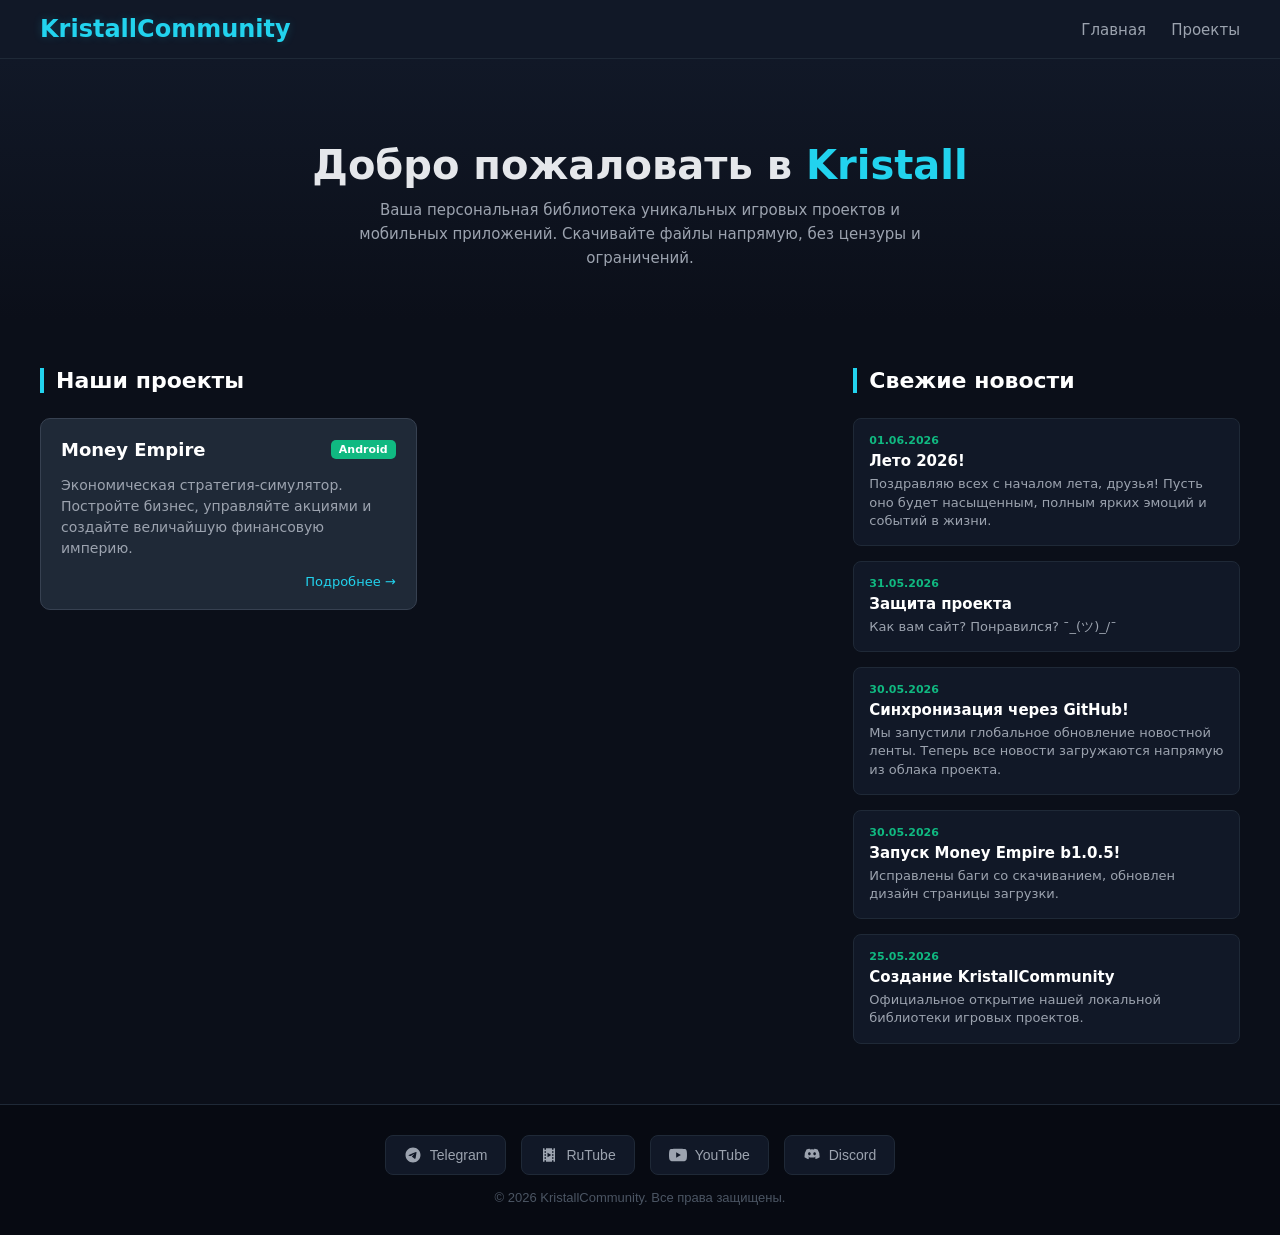
==== index.html @ 46703ad8 "Rename main.html to index.html" ====
<!DOCTYPE html>
<html lang="ru">
<head>
    <meta charset="UTF-8">
    <meta name="viewport" content="width=device-width, initial-scale=1.0">
    <title>KristallCommunity</title>
    <!-- Иконка сайта -->
    <link rel="icon" type="image/png" href="favicon.png" />
    <!-- Подключение стильного файла стилей -->
    <link rel="stylesheet" href="styles.css">
</head>
<body>

    <!-- НАВИГАЦИЯ (HEADER) -->
    <header>
        <div class="container header-wrapper">
            <!-- Ссылка на логотип теперь ведет на главную -->
            <a href="main.html" class="logo">KristallCommunity</a>

            <!-- Кнопка Бургера (3 полоски, видны только на мобилках) -->
            <button class="burger-menu" id="burger-btn" aria-label="Открыть меню">
                <span></span>
                <span></span>
                <span></span>
            </button>

            <!-- Меню сайта (на ПК — строка, на мобилках — выезжающая панель) -->
            <nav id="nav-menu">
                <!-- Блок будущего профиля (виден только на мобилках внутри меню) -->
                <div class="menu-profile">
                    <img src="https://flaticon.com" alt="User Avatar" class="menu-avatar">
                    <span class="menu-username">Гость</span>
                </div>
                <ul>
                    <li><a href="main.html">Главная</a></li>
                    <li><a href="projects.html">Проекты</a></li>
                </ul>
            </nav>
        </div>
    </header>



    <!-- ГЛАВНЫЙ БАННЕР -->
    <section class="hero">
        <div class="container">
            <h1>Добро пожаловать в <span>Kristall</span></h1>
            <p>Ваша персональная библиотека уникальных игровых проектов и мобильных приложений. Скачивайте файлы напрямую, без цензуры и ограничений.</p>
        </div>
    </section>

    <!-- ОСНОВНОЙ КОНТЕНТ (Игры + Новости) -->
    <div class="container main-layout">

        <!-- ЛЕВАЯ КОЛОНКА: ИГРЫ -->
        <main class="projects-section">
            <h2 class="section-title">Наши проекты</h2>
            <div class="grid">
                <!-- Карточка Money Empire -->
                <a href="money-empire.html" class="game-card">
                    <div class="card-header">
                        <h3>Money Empire</h3>
                        <span class="badge">Android</span>
                    </div>
                    <p class="card-desc">Экономическая стратегия-симулятор. Постройте бизнес, управляйте акциями и создайте величайшую финансовую империю.</p>
                    <div class="card-footer">Подробнее →</div>
                </a>

                <!-- Место для будущей Игры №2 -->
            </div>
        </main>

        <!-- ПРАВАЯ КОЛОНКА: ЛЕНТА НОВОСТЕЙ -->
        <aside class="news-section">
            <h2 class="section-title">Свежие новости</h2>
            <!-- Сюда JavaScript автоматически подставит данные из news.json -->
            <div id="news-container" class="news-container"></div>
        </aside>

    </div>

    <!-- ПОДВАЛ САЙТА (FOOTER) -->
    <footer>
        <div class="container footer-content" style="display: flex; flex-direction: column; align-items: center; gap: 15px; font-family: sans-serif;">

            <!-- Кнопки социальных сетей -->
            <div class="social-links" style="display: flex; flex-wrap: wrap; justify-content: center; gap: 15px;">

                <!-- Telegram -->
                <a href="https://t.me/kristall_official20" target="_blank" class="social-btn tg-btn" title="Наш Telegram">
                    <svg viewBox="0 0 24 24"><path d="M12 2C6.48 2 2 6.48 2 12s4.48 10 10 10 10-4.48 10-10S17.52 2 12 2zm4.64 6.8c-.15 1.58-.8 5.42-1.13 7.19-.14.75-.42 1-.68 1.03-.58.05-1.02-.38-1.58-.75-.88-.58-1.38-.94-2.23-1.5-.99-.65-.35-1.01.22-1.59.15-.15 2.71-2.48 2.76-2.69a.2.2 0 0 0-.05-.18c-.06-.05-.14-.03-.21-.02-.09.02-1.49.95-4.22 2.79-.4.27-.76.41-1.08.4-.36-.01-1.04-.2-1.55-.37-.63-.2-1.12-.31-1.08-.66.02-.18.27-.36.74-.55 2.92-1.27 4.86-2.11 5.83-2.51 2.78-1.16 3.35-1.36 3.73-1.36.08 0 .27.02.39.12.1.08.13.19.14.27-.01.06.01.24 0 .38z"/></svg>
                    Telegram
                </a>

                <!-- RuTube -->
                <a href="https://rutube.ru/channel/33194879" target="_blank" class="social-btn rt-btn" title="Канал RuTube">
                    <svg viewBox="0 0 24 24"><path d="M18 3v2h-2V3H8v2H6V3H4v18h2v-2h2v2h8v-2h2v2h2V3h-2zM8 17H6v-2h2v2zm0-4H6v-2h2v2zm0-4H6V7h2v2zm10 8h-2v-2h2v2zm0-4h-2v-2h2v2zm0-4h-2V7h2v2zM10 9l5 3-5 3V9z"/></svg>
                    RuTube
                </a>

                <!-- YouTube -->
                <a href="https://www.youtube.com/@kristall.officiallYT" target="_blank" class="social-btn yt-btn" title="Канал YouTube">
                    <svg viewBox="0 0 24 24"><path d="M23.498 6.186a3.016 3.016 0 0 0-2.122-2.136C19.505 3.545 12 3.545 12 3.545s-7.505 0-9.377.505A3.017 3.017 0 0 0 .502 6.186C0 8.07 0 12 0 12s0 3.88.502 5.764a3.016 3.016 0 0 0 2.122 2.136c1.871.505 9.376.505 9.376.505s7.505 0 9.377-.505a3.015 3.015 0 0 0 2.122-2.136C24 15.88 24 12 24 12s0-3.93-.502-5.814zM9.545 15.568V8.432L15.818 12l-6.273 3.568z"/></svg>
                    YouTube
                </a>

                <!-- Discord -->
                <a href="https://discord.com/invite/A8dKykQrBX" target="_blank" class="social-btn dc-btn" title="Наш сервер Discord">
                    <svg viewBox="0 0 24 24"><path d="M19.27 4.73a16.14 16.14 0 0 0-3.97-1.23.13.13 0 0 0-.14.07c-.17.31-.37.72-.5 1.03a14.9 14.9 0 0 0-5.32 0 9.77 9.77 0 0 0-.52-1.03.13.13 0 0 0-.14-.07 16.14 16.14 0 0 0-3.97 1.23.13.13 0 0 0-.06.05A16.18 16.18 0 0 0 1.95 14.9a.15.15 0 0 0 .06.1 16.42 16.42 0 0 0 4.96 2.5.14.14 0 0 0 .15-.05c.42-.58.8-1.2 1.12-1.86a.14.14 0 0 0-.07-.2 10.84 10.84 0 0 1-1.51-.72.15.15 0 0 1-.01-.24c.1-.07.2-.15.3-.23a.13.13 0 0 1 .14-.02c3.27 1.5 6.8 1.5 10.02 0a.13.13 0 0 1 .14.02c.1.08.2.16.3.23a.15.15 0 0 1-.01.24 9.8 9.8 0 0 1-1.51.71.14.14 0 0 0-.07.2c.33.66.7 1.28 1.12 1.86a.14.14 0 0 0 .15.05 16.34 16.34 0 0 0 4.97-2.5.15.15 0 0 0 .06-.1 16.18 16.18 0 0 0-2.77-10.12.12.12 0 0 0-.06-.05zM8.52 12.17c-.98 0-1.79-.9-1.79-2s.8-2 1.79-2 1.79.9 1.79 2-.8 2-1.79 2zm6.96 0c-.98 0-1.79-.9-1.79-2s.8-2 1.79-2 1.79.9 1.79 2-.8 2-1.79 2z"/></svg>
                    Discord
                </a>

            </div>

            <!-- Текст копирайта -->
            <p style="margin: 0; color: #4b5563; font-size: 13px; text-align: center;">&copy; 2026 KristallCommunity. Все права защищены.</p>
        </div>
    </footer>

    <!-- Подключаем скрипт автоматических новостей -->
    <script src="script.js"></script>
</body>
</html>
---- styles.css ----
/* Базовые сбросы */
body {
    background-color: #0b0f19;
    color: #e5e7eb;
    font-family: 'Segoe UI', system-ui, sans-serif;
    margin: 0;
    padding: 0;
}
.container {
    max-width: 1200px;
    margin: 0 auto;
    padding: 0 20px;
}

/* Шапка сайта */
header {
    background-color: #111827;
    border-bottom: 1px solid #1f2937;
    padding: 15px 0;
    position: sticky;
    top: 0;
    z-index: 100;
}
.header-wrapper {
    display: flex;
    justify-content: space-between;
    align-items: center;
}
.logo {
    font-size: 24px;
    font-weight: bold;
    color: #22d3ee;
    text-decoration: none;
    text-shadow: 0 0 10px rgba(34, 211, 238, 0.2);
}
nav ul {
    list-style: none;
    display: flex;
    gap: 25px;
    margin: 0;
    padding: 0;
}
nav a {
    color: #9ca3af;
    text-decoration: none;
    font-weight: 500;
    font-size: 15px;
    transition: color 0.3s;
}
nav a:hover, nav a.active {
    color: #10b981;
}

/* Кнопка бургера (скрыта на ПК) */
.burger-menu {
    display: none;
    flex-direction: column;
    justify-content: space-between;
    width: 24px;
    height: 18px;
    background: transparent;
    border: none;
    cursor: pointer;
    padding: 0;
    z-index: 110;
}
.burger-menu span {
    width: 100%;
    height: 2px;
    background-color: white;
    transition: all 0.3s ease;
}

/* Заготовка под аватар профиля в мобильном меню */
.menu-profile {
    display: none;
    align-items: center;
    gap: 12px;
    padding-bottom: 20px;
    border-bottom: 1px solid #1f2937;
    margin-bottom: 25px;
}
.menu-avatar {
    width: 45px;
    height: 45px;
    border-radius: 50%;
    border: 2px solid #22d3ee;
    object-fit: cover;
}
.menu-username {
    font-weight: bold;
    color: white;
    font-size: 16px;
}

/* =======================================================
   АДАПТИВНОСТЬ ДЛЯ СМАРТФОНОВ (Экраны меньше 768px)
   ======================================================= */
@media (max-width: 768px) {
    .burger-menu {
        display: flex; /* Показываем 3 полоски на смартфонах */
    }

    /* Превращаем навигацию в скрытую шторку справа */
    nav {
        position: fixed;
        top: 0;
        right: -100%; /* Полностью прячем за правый край экрана */
        width: 260px;
        height: 100%;
        background-color: #111827;
        border-left: 1px solid #1f2937;
        box-shadow: -10px 0 30px rgba(0, 0, 0, 0.5);
        padding: 80px 24px 24px 24px;
        box-sizing: border-box;
        transition: right 0.3s cubic-bezier(0.4, 0, 0.2, 1); /* Плавное выезжание */
        z-index: 105;
    }

    /* Класс, который JS добавит при клике на бургер */
    nav.open {
        right: 0; /* Меню выезжает на экран */
    }

    nav ul {
        flex-direction: column; /* Ссылки встают друг под друга */
        gap: 20px;
    }

    nav a {
        font-size: 18px; /* Увеличиваем ссылки, чтобы по ним было легко тапать пальцем */
        display: block;
    }

    .menu-profile {
        display: flex; /* Показываем аватарку только внутри шторки на мобилках */
    }

    /* Анимация бургера: превращаем 3 полоски в красивый крестик X */
    .burger-menu.open span:nth-child(1) {
        transform: rotate(45deg) translate(5px, 6px);
    }
    .burger-menu.open span:nth-child(2) {
        opacity: 0;
        transform: translateX(-10px);
    }
    .burger-menu.open span:nth-child(3) {
        transform: rotate(-45deg) translate(5px, -6px);
    }
}

/* Баннер приветствия */
.hero {
    text-align: center;
    padding: 50px 0;
    background: linear-gradient(180deg, #111827 0%, #0b0f19 100%);
}
.hero h1 {
    font-size: 40px;
    margin-bottom: 10px;
}
.hero h1 span { color: #22d3ee; }
.hero p {
    color: #9ca3af;
    max-width: 600px;
    margin: 0 auto;
    font-size: 15px;
    line-height: 1.6;
}

/* Двухколоночный макет (Игры слева, Новости справа) */
.main-layout {
    display: flex;
    gap: 40px;
    margin-top: 30px;
    margin-bottom: 60px;
}
.projects-section { flex: 2; }
.news-section { flex: 1; min-width: 300px; }

.section-title {
    font-size: 22px;
    color: white;
    border-left: 4px solid #22d3ee;
    padding-left: 12px;
    margin-bottom: 25px;
}

/* Мощные карточки игр */
.grid {
    display: grid;
    grid-template-columns: repeat(auto-fill, minmax(280px, 1fr));
    gap: 20px;
}
.game-card {
    background-color: #1f2937;
    border: 1px solid #374151;
    border-radius: 10px;
    padding: 20px;
    text-decoration: none;
    color: inherit;
    display: flex;
    flex-direction: column;
    justify-content: space-between;
    transition: all 0.3s ease;
}
.game-card:hover {
    transform: translateY(-4px);
    border-color: #10b981;
    box-shadow: 0 8px 25px rgba(16, 185, 129, 0.15);
}
.card-header {
    display: flex;
    justify-content: space-between;
    align-items: center;
}
.card-header h3 { margin: 0; color: white; font-size: 18px; }
.badge {
    background-color: #10b981;
    color: white;
    padding: 3px 8px;
    border-radius: 5px;
    font-size: 11px;
    font-weight: bold;
}
.card-desc { color: #9ca3af; font-size: 14px; line-height: 1.5; margin: 15px 0; }
.card-footer { color: #22d3ee; font-size: 13px; text-align: right; font-weight: 500; }

/* Дизайн блока новостей */
.news-container {
    display: flex;
    flex-direction: column;
    gap: 15px;
}
.news-item {
    background-color: #111827;
    border: 1px solid #1f2937;
    border-radius: 8px;
    padding: 15px;
    animation: slideIn 0.3s ease;
}
.news-date { font-size: 11px; color: #10b981; font-weight: bold; }
.news-title { font-size: 15px; color: white; margin: 5px 0; font-weight: 600; }
.news-text { font-size: 13px; color: #9ca3af; margin: 0; line-height: 1.4; }

@keyframes slideIn {
    from { opacity: 0; transform: translateY(-10px); }
    to { opacity: 1; transform: translateY(0); }
}

/* Подвал */
footer {
    background-color: #070a12;
    border-top: 1px solid #1f2937;
    padding: 20px 0;
    text-align: center;
    color: #4b5563;
    font-size: 13px;
}

/* Адаптивность для телефонов */
@media (max-width: 768px) {
    .main-layout { flex-direction: column; }
    .hero h1 { font-size: 30px; }
}

/* Кнопка бургера */
.burger-menu {
    display: none;
    flex-direction: column;
    justify-content: space-between;
    width: 24px;
    height: 18px;
    background: transparent;
    border: none;
    cursor: pointer;
    padding: 0;
    z-index: 100;
}
.burger-menu span {
    width: 100%;
    height: 2px;
    background-color: white;
    transition: all 0.3s ease;
}

/* Блок профиля в меню (скрыт на ПК) */
.menu-profile {
    display: none;
    align-items: center;
    gap: 12px;
    padding-bottom: 20px;
    border-bottom: 1px solid #1f2937;
    margin-bottom: 20px;
}
.menu-avatar {
    width: 40px;
    height: 40px;
    border-radius: 50%;
    border: 2px solid #22d3ee;
    object-fit: cover;
}
.menu-username {
    font-weight: bold;
    color: white;
}

/* Адаптивность для мобильных устройств */
@media (max-width: 768px) {
    .burger-menu {
        display: flex; /* Показываем полоски на телефонах */
    }

    nav {
        position: fixed;
        top: 0;
        right: -100%; /* Прячем меню за правый экран */
        width: 250px;
        height: 100%;
        background-color: #111827;
        box-shadow: -5px 0 15px rgba(0,0,0,0.5);
        padding: 80px 20px 20px 20px;
        box-sizing: border-box;
        transition: right 0.3s ease;
        z-index: 99;
    }

    nav.open {
        right: 0; /* Выезжает при добавлении класса .open */
    }

    nav ul {
        flex-direction: column; /* Ссылки встают в столбик */
        gap: 20px;
    }

    .menu-profile {
        display: flex; /* Показываем аватарку в меню на мобилках */
    }
}
/* Стили для строки поиска при фокусе */
#search-input:focus {
    border-color: #22d3ee !important;
    box-shadow: 0 0 10px rgba(34, 211, 238, 0.2);
}

/* Красивые неоновые кнопки фильтров */
.filter-btn {
    background-color: #111827;
    border: 1px solid #374151;
    color: #9ca3af;
    padding: 8px 16px;
    border-radius: 6px;
    font-size: 14px;
    font-weight: 500;
    cursor: pointer;
    transition: all 0.2s ease;
}
.filter-btn:hover {
    color: white;
    border-color: #9ca3af;
}
.filter-btn.active {
    background-color: #1f2937;
    color: #22d3ee;
    border-color: #22d3ee;
    box-shadow: 0 0 12px rgba(34, 211, 238, 0.15);
}

/* СТИЛИ ДЛЯ КНОПОК СОЦ. СЕТЕЙ В ПОДВАЛЕ */
footer {
    background-color: #070a12;
    border-top: 1px solid #1f2937;
    padding: 30px 0;
}

.social-links {
    width: 100%;
    max-width: 800px;
}

.social-btn {
    display: inline-flex;
    align-items: center;
    gap: 8px;
    padding: 10px 18px;
    border-radius: 8px;
    font-size: 14px;
    font-weight: 500;
    text-decoration: none;
    color: #9ca3af;
    border: 1px solid #1f2937;
    background-color: #111827;
    transition: all 0.3s ease;
}

.social-btn svg {
    width: 18px;
    height: 18px;
    fill: currentColor;
    transition: transform 0.3s ease;
}

.social-btn:hover svg {
    transform: scale(1.1);
}

/* Эффекты наведения */
.social-btn.tg-btn:hover {
    color: #fff;
    border-color: #38bdf8;
    background-color: #0284c7;
    box-shadow: 0 0 15px rgba(56, 189, 248, 0.4);
}

/* Тёмно-синий неоновый цвет для RuTube */
.social-btn.rt-btn:hover {
    color: #fff;
    border-color: #2563eb;
    background-color: #1d4ed8;
    box-shadow: 0 0 15px rgba(37, 99, 235, 0.5);
}

.social-btn.yt-btn:hover {
    color: #fff;
    border-color: #f87171;
    background-color: #dc2626;
    box-shadow: 0 0 15px rgba(248, 113, 113, 0.4);
}

/* ДОБАВЛЕНО: Фирменный геймерский цвет Blurple для Discord */
.social-btn.dc-btn:hover {
    color: #fff;
    border-color: #818cf8;
    background-color: #5865f2;
    box-shadow: 0 0 15px rgba(88, 101, 242, 0.5);
}

@media (max-width: 480px) {
    .social-btn {
        width: 100%;
        justify-content: center;
    }
}
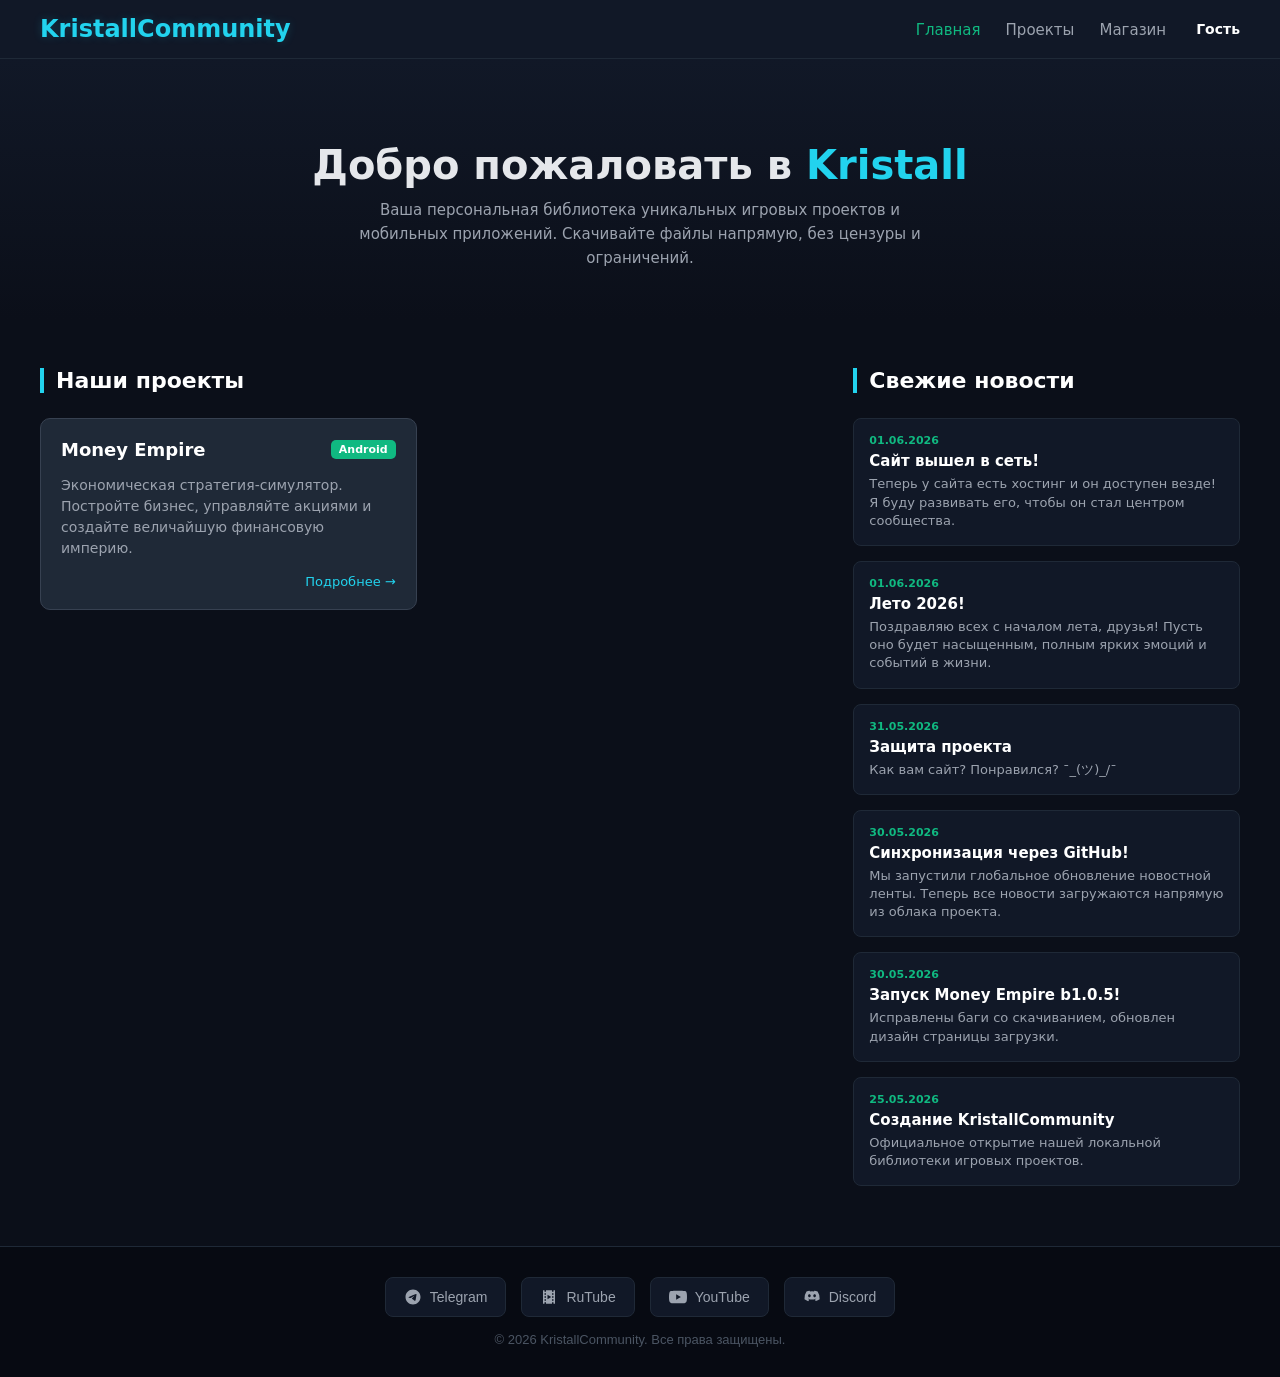
==== commit 7caab8b3: "Update index.html" ====
--- a/index.html
+++ b/index.html
@@ -11,35 +11,45 @@
 </head>
 <body>
 
-    <!-- НАВИГАЦИЯ (HEADER) -->
+    <!-- НАВИГАЦИЯ (HEADER) — ИСПРАВЛЕННЫЙ ИДЕАЛЬНЫЙ ВАРИАНТ -->
     <header>
-        <div class="container header-wrapper">
-            <!-- Ссылка на логотип теперь ведет на главную -->
-            <a href="main.html" class="logo">KristallCommunity</a>
+        <div class="container header-wrapper" style="display: flex; justify-content: space-between; align-items: center; position: relative;">
+            
+            <!-- Левая часть: Логотип -->
+            <a href="index.html" class="logo">KristallCommunity</a>
+            
+            <!-- Правая часть: Меню и Аватарки -->
+            <div style="display: flex; align-items: center; gap: 20px;">
+                
+                <!-- Меню навигации -->
+                <nav id="nav-menu">
+                    <!-- Профиль для ТЕЛЕФОНОВ (виден только внутри шторки бургера) -->
+                    <div class="menu-profile mobile-profile-block" style="display: none; align-items: center; gap: 10px; padding-bottom: 20px; border-bottom: 1px solid #1f2937; margin-bottom: 20px; cursor: pointer;">
+                        <span id="header-avatar-img-mobile"></span>
+                        <span class="menu-username" id="header-username-mobile">Гость</span>
+                    </div>
+                    <ul>
+                        <li><a href="index.html" class="active">Главная</a></li>
+                        <li><a href="projects.html">Проекты</a></li>
+                        <li><a href="marketplace.html">Магазин</a></li>
+                    </ul>
+                </nav>
 
-            <!-- Кнопка Бургера (3 полоски, видны только на мобилках) -->
-            <button class="burger-menu" id="burger-btn" aria-label="Открыть меню">
-                <span></span>
-                <span></span>
-                <span></span>
-            </button>
+                <!-- ПРОФИЛЬ ДЛЯ ПК (Красиво стоит справа от меню на больших экранах) -->
+                <div class="pc-profile-block" id="user-profile-block" style="display: flex; align-items: center; gap: 10px; cursor: pointer;">
+                    <span id="header-avatar-img-pc"></span>
+                    <span class="menu-username" id="header-username" style="color: white; font-weight: bold; font-size: 14px;">Гость</span>
+                </div>
 
-            <!-- Меню сайта (на ПК — строка, на мобилках — выезжающая панель) -->
-            <nav id="nav-menu">
-                <!-- Блок будущего профиля (виден только на мобилках внутри меню) -->
-                <div class="menu-profile">
-                    <img src="https://flaticon.com" alt="User Avatar" class="menu-avatar">
-                    <span class="menu-username">Гость</span>
-                </div>
-                <ul>
-                    <li><a href="main.html">Главная</a></li>
-                    <li><a href="projects.html">Проекты</a></li>
-                </ul>
-            </nav>
+                <!-- Кнопка Бургера (3 полоски для мобилок) -->
+                <button class="burger-menu" id="burger-btn" aria-label="Открыть меню">
+                    <span></span>
+                    <span></span>
+                    <span></span>
+                </button>
+            </div>
         </div>
     </header>
-
-
 
     <!-- ГЛАВНЫЙ БАННЕР -->
     <section class="hero">
@@ -116,6 +126,35 @@
             <p style="margin: 0; color: #4b5563; font-size: 13px; text-align: center;">&copy; 2026 KristallCommunity. Все права защищены.</p>
         </div>
     </footer>
+    
+    <!-- МОДАЛЬНОЕ ОКНО: АВТОРИЗАЦИЯ И РЕГИСТРАЦИЯ -->
+<div id="auth-modal" class="modal-overlay" style="display: none;">
+    <div class="modal-content">
+        <!-- Кнопка закрытия окна -->
+        <button id="close-auth-btn" class="modal-close">&times;</button>
+        
+        <!-- ВКЛАДКИ: ВХОД / РЕГИСТРАЦИЯ -->
+        <div class="modal-tabs">
+            <button id="tab-login-btn" class="tab-btn active">Вход</button>
+            <button id="tab-register-btn" class="tab-btn">Регистрация</button>
+        </div>
+
+        <!-- ФОРМА ВХОДА -->
+        <form id="login-form" class="auth-form">
+            <input type="email" id="login-email" placeholder="Электронная почта" required>
+            <input type="password" id="login-password" placeholder="Пароль" required>
+            <button type="submit" class="auth-submit-btn">Войти в Kristall ID</button>
+        </form>
+
+        <!-- ФОРМА РЕГИСТРАЦИИ (Скрыта по умолчанию) -->
+        <form id="register-form" class="auth-form" style="display: none;">
+            <input type="text" id="register-username" placeholder="Имя аккаунта (до 30 симв.)" maxlength="30" required>
+            <input type="email" id="register-email" placeholder="Электронная почта" required>
+            <input type="password" id="register-password" placeholder="Придумайте пароль" minlength="6" required>
+            <button type="submit" class="auth-submit-btn">Создать Kristall ID</button>
+        </form>
+    </div>
+</div>
 
     <!-- Подключаем скрипт автоматических новостей -->
     <script src="script.js"></script>
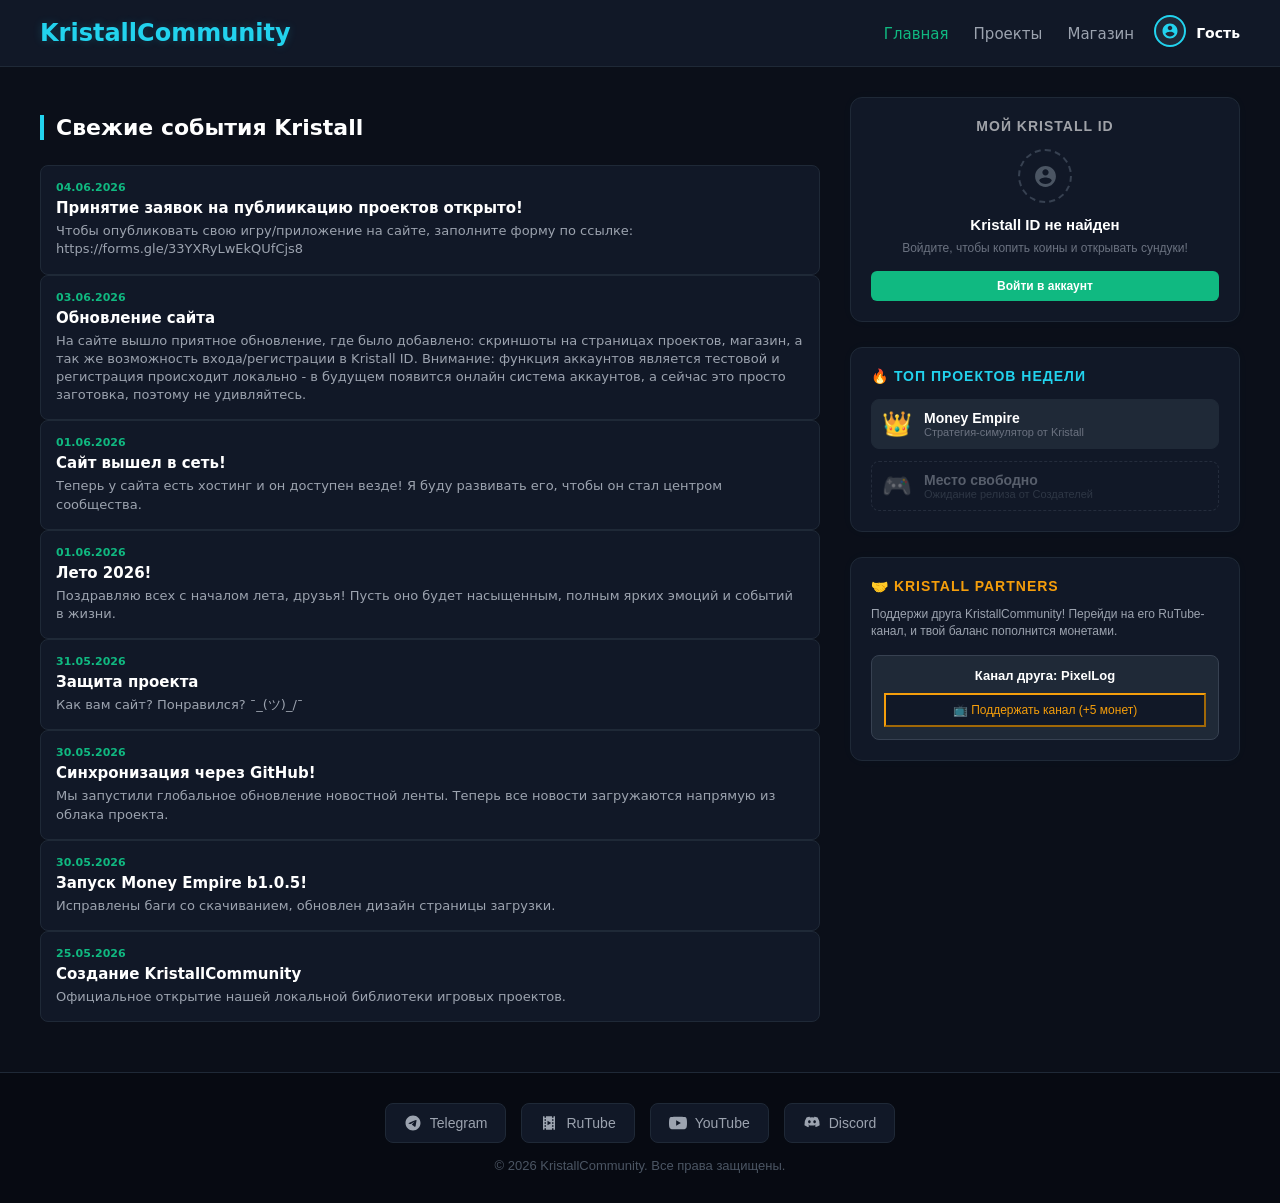
==== commit 2b0ca007: "Update index.html" ====
--- a/index.html
+++ b/index.html
@@ -51,43 +51,66 @@
         </div>
     </header>
 
-    <!-- ГЛАВНЫЙ БАННЕР -->
-    <section class="hero">
-        <div class="container">
-            <h1>Добро пожаловать в <span>Kristall</span></h1>
-            <p>Ваша персональная библиотека уникальных игровых проектов и мобильных приложений. Скачивайте файлы напрямую, без цензуры и ограничений.</p>
+    <!-- ГЛАВНЫЙ КОНТЕНТ (ДВУХКОЛОНОЧНЫЙ ХАБ) -->
+    <main class="container" style="margin-top: 30px; margin-bottom: 50px;">
+        <div style="display: flex; gap: 30px; flex-wrap: wrap;">
+            
+            <!-- ЛЕВАЯ КОЛОНКА: ЛЕНТА НОВОСТЕЙ (Занимает больше места) -->
+            <div style="flex: 2; min-width: 300px;">
+                <h2 class="section-title">Свежие события Kristall</h2>
+                <div id="news-container" class="news-list">
+                    <!-- Сюда JS подгрузит новости из news.json -->
+                </div>
+            </div>
+
+            <!-- ПРАВАЯ КОЛОНКА: ИНТЕРАКТИВНЫЙ САЙДБАР -->
+            <div style="flex: 1; min-width: 280px; display: flex; flex-direction: column; gap: 25px; font-family: sans-serif;">
+                
+                <!-- БЛОК 1: МИНИ-ПРОФИЛЬ KRISTALL ID -->
+                <div style="background-color: #111827; border: 1px solid #1f2937; border-radius: 12px; padding: 20px; text-align: center; box-shadow: 0 0 15px rgba(34, 211, 238, 0.02);">
+                    <h3 style="color: white; font-size: 14px; margin: 0 0 15px 0; text-transform: uppercase; letter-spacing: 1px; opacity: 0.6;">Мой Kristall ID</h3>
+                    <div id="main-side-profile" style="display: flex; flex-direction: column; align-items: center; gap: 8px;">
+                        <!-- JS сам отрисует данные вошедшего или Гостя -->
+                    </div>
+                </div>
+
+                <!-- БЛОК 2: ТОП ПРОЕКТОВ КРИСТАЛЛ -->
+                <div style="background-color: #111827; border: 1px solid #1f2937; border-radius: 12px; padding: 20px; box-shadow: 0 0 15px rgba(34, 211, 238, 0.02);">
+                    <h3 style="color: #22d3ee; font-size: 14px; margin: 0 0 15px 0; text-transform: uppercase; letter-spacing: 1px; font-weight: bold;">🔥 Топ проектов недели</h3>
+                    <div style="display: flex; flex-direction: column; gap: 12px;">
+                        <!-- Карточка 1: Твоя легендарная игра -->
+                        <a href="project-template.html?game=money-empire" style="display: flex; align-items: center; gap: 12px; background: #1f2937; padding: 10px; border-radius: 8px; text-decoration: none; border: 1px solid #1f2937; transition: 0.2s;" onmouseenter="this.style.borderColor='#22d3ee'" onmouseleave="this.style.borderColor='#1f2937'">
+                            <span style="font-size: 24px;">👑</span>
+                            <div>
+                                <div style="color: white; font-weight: bold; font-size: 14px;">Money Empire</div>
+                                <div style="color: #6b7280; font-size: 11px;">Стратегия-симулятор от Kristall</div>
+                            </div>
+                        </a>
+                        <!-- Заглушка под будущую игру друга -->
+                        <div style="display: flex; align-items: center; gap: 12px; background: #111827; padding: 10px; border-radius: 8px; border: 1px dashed #374151; opacity: 0.5;">
+                            <span style="font-size: 24px;">🎮</span>
+                            <div>
+                                <div style="color: #9ca3af; font-weight: bold; font-size: 14px;">Место свободно</div>
+                                <div style="color: #4b5563; font-size: 11px;">Ожидание релиза от Создателей</div>
+                            </div>
+                        </div>
+                    </div>
+                </div>
+
+                <!-- БЛОК 3: РЕКЛАМНАЯ СИСТЕМА (KRISTALL PARTNERS) -->
+                <div style="background-color: #111827; border: 1px solid #1f2937; border-radius: 12px; padding: 20px; box-shadow: 0 0 15px rgba(34, 211, 238, 0.02);">
+                    <h3 style="color: #f59e0b; font-size: 14px; margin: 0 0 12px 0; text-transform: uppercase; letter-spacing: 1px; font-weight: bold;">🤝 Kristall Partners</h3>
+                    <p style="color: #9ca3af; font-size: 12px; margin: 0 0 15px 0; line-height: 1.4;">Поддержи друга KristallCommunity! Перейди на его RuTube-канал, и твой баланс пополнится монетами.</p>
+                    
+                    <div style="background: #1f2937; border-radius: 8px; padding: 12px; border: 1px solid #374151; text-align: center;">
+                        <div style="color: white; font-weight: bold; font-size: 13px; margin-bottom: 10px;">Канал друга: PixelLog</div>
+                        <button class="action-btn" id="btn-promo-ad" style="width: 100%; justify-content: center; font-size: 12px; border-color: #f59e0b; color: #f59e0b; background: #111827; padding: 8px;" onmouseenter="this.style.background='#f59e0b'; this.style.color='#111827'; this.style.boxShadow='0 0 10px #f59e0b'" onmouseleave="this.style.background='#111827'; this.style.color='#f59e0b'; this.style.boxShadow='none'">📺 Поддержать канал (+5 монет)</button>
+                    </div>
+                </div>
+
+            </div>
         </div>
-    </section>
-
-    <!-- ОСНОВНОЙ КОНТЕНТ (Игры + Новости) -->
-    <div class="container main-layout">
-
-        <!-- ЛЕВАЯ КОЛОНКА: ИГРЫ -->
-        <main class="projects-section">
-            <h2 class="section-title">Наши проекты</h2>
-            <div class="grid">
-                <!-- Карточка Money Empire -->
-                <a href="money-empire.html" class="game-card">
-                    <div class="card-header">
-                        <h3>Money Empire</h3>
-                        <span class="badge">Android</span>
-                    </div>
-                    <p class="card-desc">Экономическая стратегия-симулятор. Постройте бизнес, управляйте акциями и создайте величайшую финансовую империю.</p>
-                    <div class="card-footer">Подробнее →</div>
-                </a>
-
-                <!-- Место для будущей Игры №2 -->
-            </div>
-        </main>
-
-        <!-- ПРАВАЯ КОЛОНКА: ЛЕНТА НОВОСТЕЙ -->
-        <aside class="news-section">
-            <h2 class="section-title">Свежие новости</h2>
-            <!-- Сюда JavaScript автоматически подставит данные из news.json -->
-            <div id="news-container" class="news-container"></div>
-        </aside>
-
-    </div>
+    </main>
 
     <!-- ПОДВАЛ САЙТА (FOOTER) -->
     <footer>
--- a/styles.css
+++ b/styles.css
@@ -443,4 +443,136 @@
     }
 }
 
-
+/* КРАСИВОЕ МОДАЛЬНОЕ ОКНО КРИСТАЛЛ ID */
+.modal-overlay {
+    position: fixed;
+    top: 0;
+    left: 0;
+    width: 100%;
+    height: 100%;
+    background-color: rgba(11, 15, 25, 0.8);
+    backdrop-filter: blur(8px); /* Крутое размытие заднего плана */
+    display: flex;
+    justify-content: center;
+    align-items: center;
+    z-index: 200;
+}
+.modal-content {
+    background-color: #111827;
+    border: 1px solid #374151;
+    border-radius: 12px;
+    padding: 30px;
+    width: 100%;
+    max-width: 400px;
+    position: relative;
+    box-shadow: 0 0 25px rgba(34, 211, 238, 0.15);
+    box-sizing: border-box;
+}
+.modal-close {
+    position: absolute;
+    top: 15px;
+    right: 15px;
+    background: transparent;
+    border: none;
+    color: #9ca3af;
+    font-size: 24px;
+    cursor: pointer;
+}
+.modal-close:hover { color: #ef4444; }
+
+/* Переключатели Вход / Регистрация */
+.modal-tabs {
+    display: flex;
+    gap: 15px;
+    margin-bottom: 25px;
+    border-bottom: 1px solid #1f2937;
+    padding-bottom: 10px;
+}
+.tab-btn {
+    background: transparent;
+    border: none;
+    color: #9ca3af;
+    font-size: 16px;
+    font-weight: 600;
+    cursor: pointer;
+    padding: 5px 10px;
+    transition: all 0.3s ease;
+}
+.tab-btn.active {
+    color: #22d3ee;
+    border-bottom: 2px solid #22d3ee;
+}
+
+/* Настройки полей ввода */
+.auth-form {
+    display: flex;
+    flex-direction: column;
+    gap: 15px;
+}
+.auth-form input {
+    padding: 12px;
+    background-color: #1f2937;
+    border: 1px solid #374151;
+    color: white;
+    border-radius: 6px;
+    font-size: 14px;
+    outline: none;
+    transition: border-color 0.3s;
+}
+.auth-form input:focus {
+    border-color: #22d3ee;
+    box-shadow: 0 0 10px rgba(34, 211, 238, 0.2);
+}
+.auth-submit-btn {
+    background-color: #10b981;
+    color: white;
+    border: none;
+    padding: 12px;
+    border-radius: 6px;
+    font-weight: bold;
+    font-size: 15px;
+    cursor: pointer;
+    transition: all 0.2s ease;
+}
+.auth-submit-btn:hover {
+    background-color: #059669;
+    box-shadow: 0 0 15px rgba(16, 185, 129, 0.3);
+}
+
+/* Адаптивное управление отображением профилей */
+@media (min-width: 769px) {
+    .mobile-profile-block {
+        display: none !important; /* На ПК мобильный блок намертво скрыт */
+    }
+}
+
+@media (max-width: 768px) {
+    .pc-profile-block {
+        display: none !important; /* На смартфонах ПК-блок полностью исчезает */
+    }
+    .mobile-profile-block {
+        display: flex !important; /* Внутри шторки на телефонах блок плавно появляется */
+    }
+}
+
+/* ЭФФЕКТЫ ДЛЯ КНОПОК НАГРАД */
+#btn-daily-bonus:hover {
+    background-color: #10b981 !important;
+    color: #111827 !important;
+    box-shadow: 0 0 15px #10b981 !important;
+}
+#btn-lucky-chest:hover {
+    background-color: #f59e0b !important;
+    color: #111827 !important;
+    box-shadow: 0 0 15px #f59e0b !important;
+}
+
+/* МЯГКАЯ ГЕЙМЕРСКАЯ АНИМАЦИЯ ФОНА САЙТА */
+body {
+    animation: spaceGlow 15s ease-in-out infinite alternate;
+}
+@keyframes spaceGlow {
+    0% { background-color: #0b0f19; }
+    50% { background-color: #0a0d14; box-shadow: inset 0 0 100px rgba(34, 211, 238, 0.02); } /* Едва заметный циановый отлив */
+    100% { background-color: #0d0914; box-shadow: inset 0 0 100px rgba(168, 85, 247, 0.01); } /* Едва заметный фиолетовый отлив */
+}
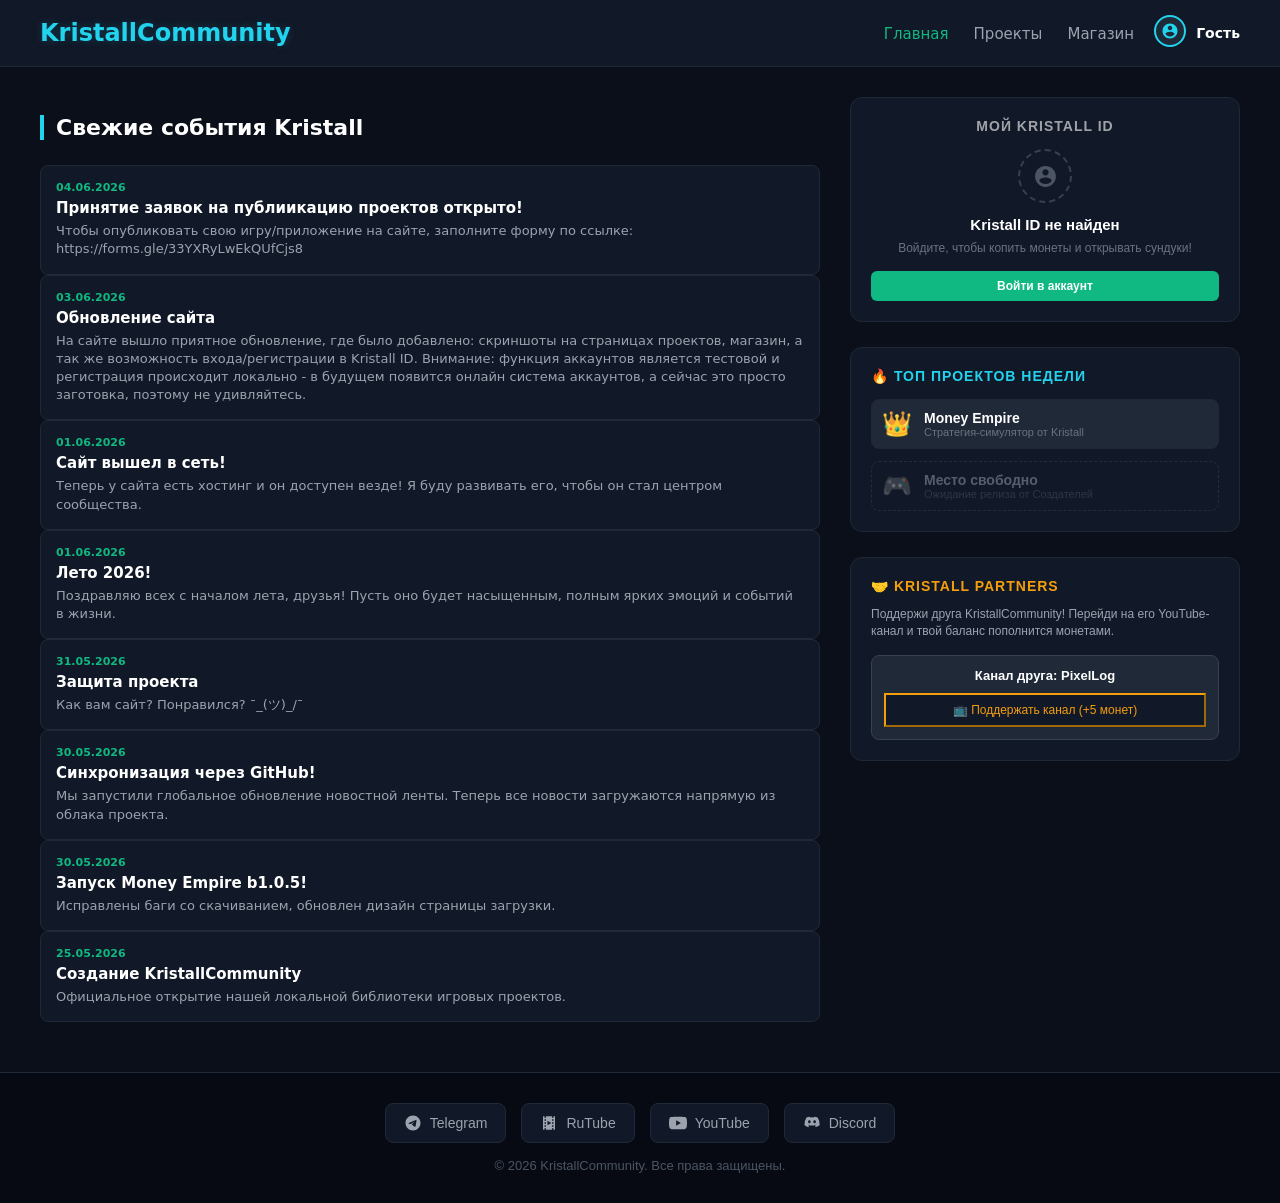
==== commit 0380f6bf: "Update index.html" ====
--- a/index.html
+++ b/index.html
@@ -100,7 +100,7 @@
                 <!-- БЛОК 3: РЕКЛАМНАЯ СИСТЕМА (KRISTALL PARTNERS) -->
                 <div style="background-color: #111827; border: 1px solid #1f2937; border-radius: 12px; padding: 20px; box-shadow: 0 0 15px rgba(34, 211, 238, 0.02);">
                     <h3 style="color: #f59e0b; font-size: 14px; margin: 0 0 12px 0; text-transform: uppercase; letter-spacing: 1px; font-weight: bold;">🤝 Kristall Partners</h3>
-                    <p style="color: #9ca3af; font-size: 12px; margin: 0 0 15px 0; line-height: 1.4;">Поддержи друга KristallCommunity! Перейди на его RuTube-канал, и твой баланс пополнится монетами.</p>
+                    <p style="color: #9ca3af; font-size: 12px; margin: 0 0 15px 0; line-height: 1.4;">Поддержи друга KristallCommunity! Перейди на его YouTube-канал и твой баланс пополнится монетами.</p>
                     
                     <div style="background: #1f2937; border-radius: 8px; padding: 12px; border: 1px solid #374151; text-align: center;">
                         <div style="color: white; font-weight: bold; font-size: 13px; margin-bottom: 10px;">Канал друга: PixelLog</div>
--- a/styles.css
+++ b/styles.css
@@ -576,3 +576,23 @@
     50% { background-color: #0a0d14; box-shadow: inset 0 0 100px rgba(34, 211, 238, 0.02); } /* Едва заметный циановый отлив */
     100% { background-color: #0d0914; box-shadow: inset 0 0 100px rgba(168, 85, 247, 0.01); } /* Едва заметный фиолетовый отлив */
 }
+
+/* АНИМИРОВАННЫЕ УКРАШЕНИЯ АВАТАРА В СТИЛЕ DISCORD NITRO */
+.decor-fire-animation {
+    animation: firePulse 2s ease-in-out infinite alternate !important;
+    border: 3px solid #ef4444 !important;
+}
+@keyframes firePulse {
+    0% { box-shadow: 0 0 10px #f97316, inset 0 0 10px #ef4444; filter: hue-rotate(0deg); }
+    100% { box-shadow: 0 0 25px #ef4444, inset 0 0 20px #f97316; filter: hue-rotate(20deg); }
+}
+
+.decor-cyber-animation {
+    animation: cyberLightning 1.5s linear infinite !important;
+    border: 3px dashed #22d3ee !important;
+}
+@keyframes cyberLightning {
+    0% { box-shadow: 0 0 15px #22d3ee, 0 0 30px #a855f7; }
+    50% { box-shadow: 0 0 25px #a855f7, 0 0 40px #22d3ee; filter: brightness(1.3); }
+    100% { box-shadow: 0 0 15px #22d3ee, 0 0 30px #a855f7; }
+}
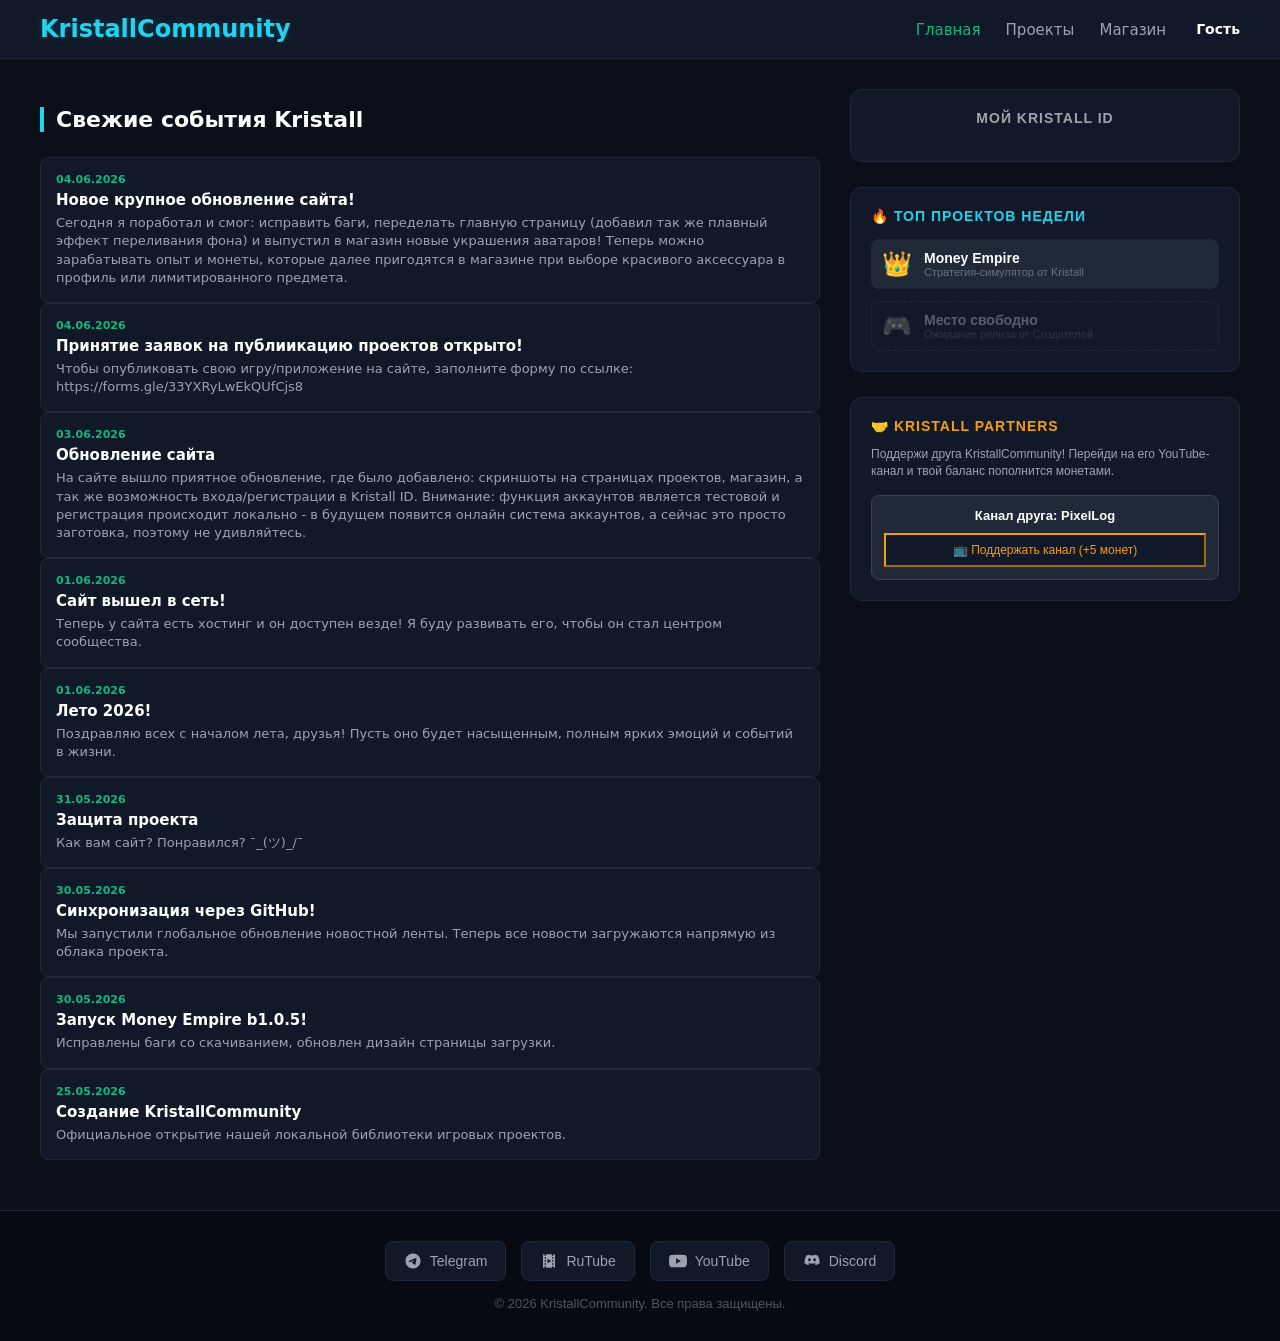
==== commit b9e85bc5: "Update index.html" ====
--- a/index.html
+++ b/index.html
@@ -179,7 +179,13 @@
     </div>
 </div>
 
-    <!-- Подключаем скрипт автоматических новостей -->
-    <script src="script.js"></script>
+    <!-- ВЕЛИКАЯ СВЯЗКА СКРИПТОВ KRISTALL (СТРОГИЙ ПОРЯДОК ПОДКЛЮЧЕНИЯ!) -->
+    <script src="js/core.js"></script>
+    <script src="js/content.js"></script>
+    <script src="js/interface.js"></script>
+    <script src="js/app.js"></script>
+
+    <!-- Контейнер для красивых уведомлений сайта -->
+    <div id="kristall-toast"></div>
 </body>
 </html>
--- a/styles.css
+++ b/styles.css
@@ -596,3 +596,57 @@
     50% { box-shadow: 0 0 25px #a855f7, 0 0 40px #22d3ee; filter: brightness(1.3); }
     100% { box-shadow: 0 0 15px #22d3ee, 0 0 30px #a855f7; }
 }
+
+/* ФИРМЕННЫЕ ВСПОЛЫВАЮЩИЕ УВЕДОМЛЕНИЯ KRISTALL (БЕЗ ALERT) */
+#kristall-toast {
+    position: fixed;
+    top: -100px;
+    left: 50%;
+    transform: translateX(-50%);
+    background-color: #111827;
+    border: 1px solid #22d3ee;
+    box-shadow: 0 0 20px rgba(34, 211, 238, 0.2);
+    color: white;
+    padding: 14px 28px;
+    border-radius: 8px;
+    font-family: sans-serif;
+    font-size: 14px;
+    font-weight: bold;
+    z-index: 9999;
+    transition: top 0.4s cubic-bezier(0.175, 0.885, 0.32, 1.275);
+    display: flex;
+    align-items: center;
+    gap: 10px;
+}
+#kristall-toast.show {
+    top: 25px; /* Выезжает сверху */
+}
+
+/* 3 НОВЫХ АНИМИРОВАННЫХ УКРАШЕНИЯ ДЛЯ МАГАЗИНА И ПРОФИЛЯ */
+.decor-gold-animation {
+    animation: goldGleam 2.5s ease-in-out infinite alternate !important;
+    border: 3px solid #fbbf24 !important;
+}
+@keyframes goldGleam {
+    0% { box-shadow: 0 0 10px #d97706, inset 0 0 5px #fbbf24; filter: brightness(1); }
+    50% { box-shadow: 0 0 25px #fbbf24, inset 0 0 15px #fff; filter: brightness(1.3); }
+    100% { box-shadow: 0 0 10px #d97706, inset 0 0 5px #fbbf24; filter: brightness(1); }
+}
+
+.decor-emerald-animation {
+    animation: emeraldPulse 2s ease-in-out infinite alternate !important;
+    border: 3px solid #34d399 !important;
+}
+@keyframes emeraldPulse {
+    0% { box-shadow: 0 0 8px #059669; }
+    100% { box-shadow: 0 0 22px #34d399, 0 0 35px rgba(52, 211, 153, 0.2); }
+}
+
+.decor-ruby-animation {
+    animation: rubyGlow 1.8s ease-in-out infinite alternate !important;
+    border: 3px solid #f87171 !important;
+}
+@keyframes rubyGlow {
+    0% { box-shadow: 0 0 10px #dc2626; filter: hue-rotate(0deg); }
+    100% { box-shadow: 0 0 25px #ef4444; filter: hue-rotate(15deg); }
+}
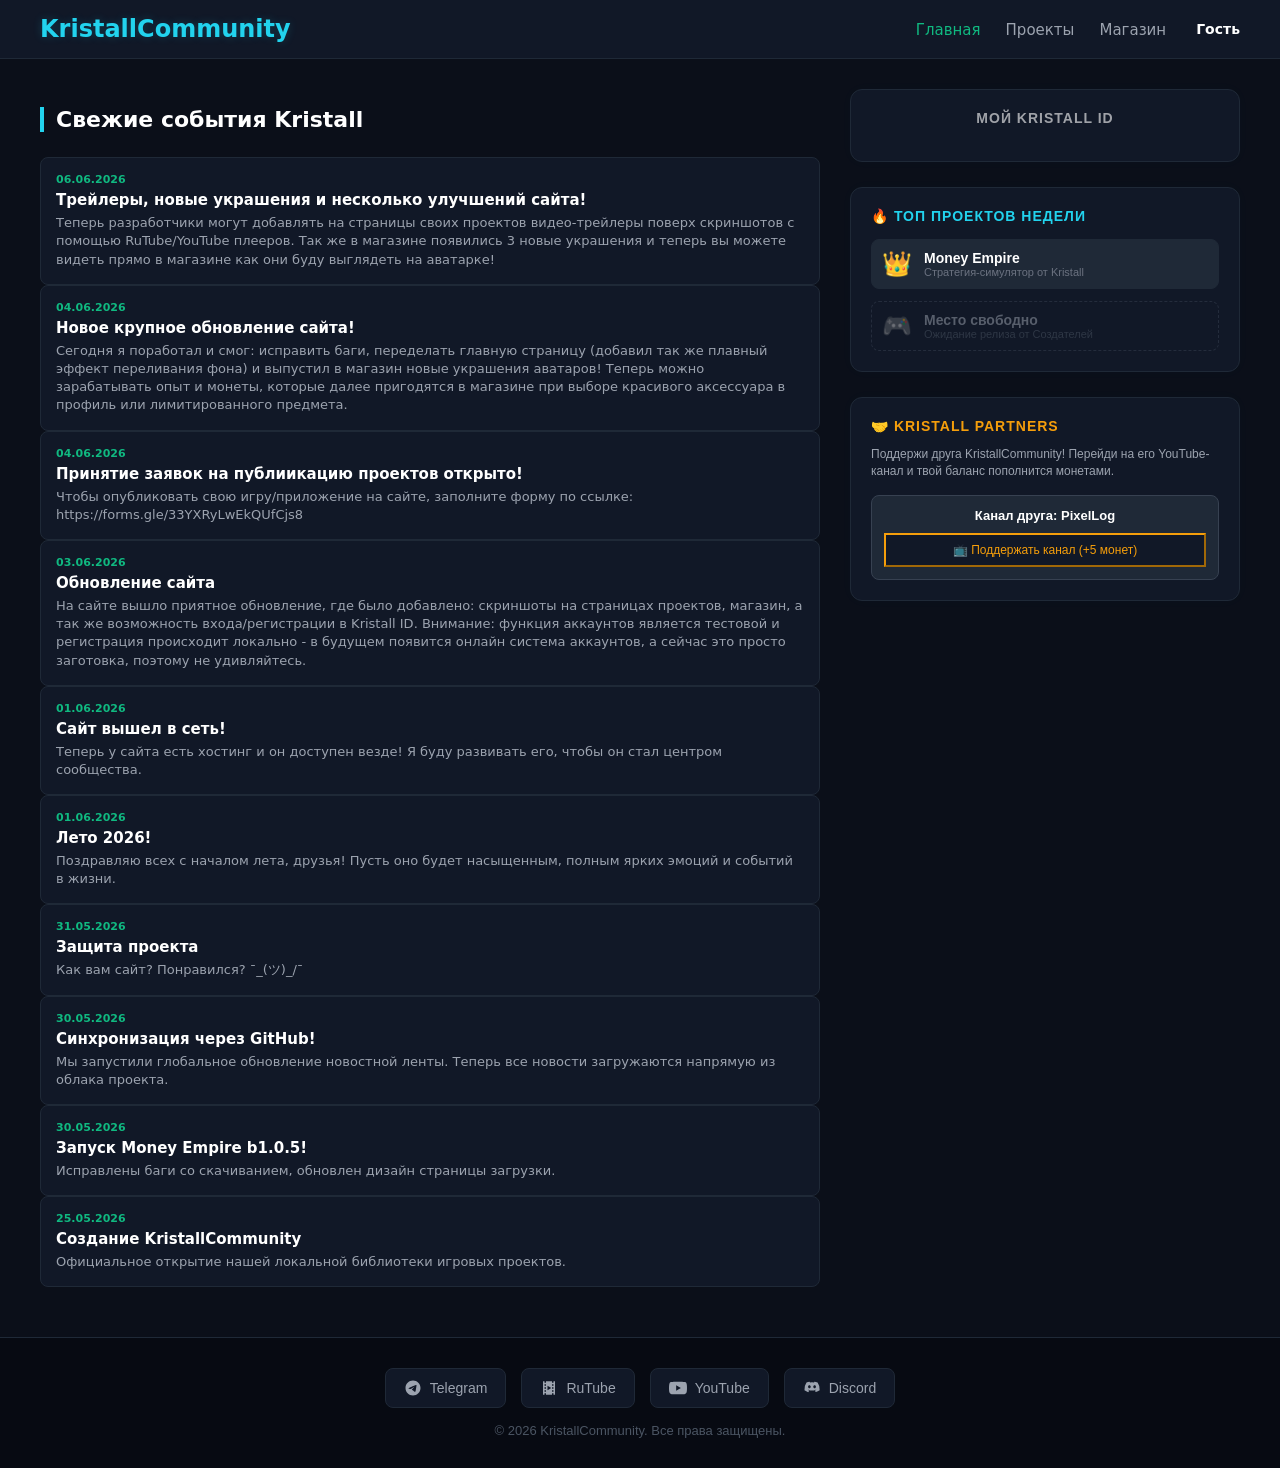
==== commit bf823073: "Update index.html" ====
--- a/index.html
+++ b/index.html
@@ -8,6 +8,7 @@
     <link rel="icon" type="image/png" href="favicon.png" />
     <!-- Подключение стильного файла стилей -->
     <link rel="stylesheet" href="styles.css">
+    <link rel="stylesheet" href="css/decorations.css">
 </head>
 <body>
 
--- a/styles.css
+++ b/styles.css
@@ -577,26 +577,6 @@
     100% { background-color: #0d0914; box-shadow: inset 0 0 100px rgba(168, 85, 247, 0.01); } /* Едва заметный фиолетовый отлив */
 }
 
-/* АНИМИРОВАННЫЕ УКРАШЕНИЯ АВАТАРА В СТИЛЕ DISCORD NITRO */
-.decor-fire-animation {
-    animation: firePulse 2s ease-in-out infinite alternate !important;
-    border: 3px solid #ef4444 !important;
-}
-@keyframes firePulse {
-    0% { box-shadow: 0 0 10px #f97316, inset 0 0 10px #ef4444; filter: hue-rotate(0deg); }
-    100% { box-shadow: 0 0 25px #ef4444, inset 0 0 20px #f97316; filter: hue-rotate(20deg); }
-}
-
-.decor-cyber-animation {
-    animation: cyberLightning 1.5s linear infinite !important;
-    border: 3px dashed #22d3ee !important;
-}
-@keyframes cyberLightning {
-    0% { box-shadow: 0 0 15px #22d3ee, 0 0 30px #a855f7; }
-    50% { box-shadow: 0 0 25px #a855f7, 0 0 40px #22d3ee; filter: brightness(1.3); }
-    100% { box-shadow: 0 0 15px #22d3ee, 0 0 30px #a855f7; }
-}
-
 /* ФИРМЕННЫЕ ВСПОЛЫВАЮЩИЕ УВЕДОМЛЕНИЯ KRISTALL (БЕЗ ALERT) */
 #kristall-toast {
     position: fixed;
@@ -621,32 +601,3 @@
 #kristall-toast.show {
     top: 25px; /* Выезжает сверху */
 }
-
-/* 3 НОВЫХ АНИМИРОВАННЫХ УКРАШЕНИЯ ДЛЯ МАГАЗИНА И ПРОФИЛЯ */
-.decor-gold-animation {
-    animation: goldGleam 2.5s ease-in-out infinite alternate !important;
-    border: 3px solid #fbbf24 !important;
-}
-@keyframes goldGleam {
-    0% { box-shadow: 0 0 10px #d97706, inset 0 0 5px #fbbf24; filter: brightness(1); }
-    50% { box-shadow: 0 0 25px #fbbf24, inset 0 0 15px #fff; filter: brightness(1.3); }
-    100% { box-shadow: 0 0 10px #d97706, inset 0 0 5px #fbbf24; filter: brightness(1); }
-}
-
-.decor-emerald-animation {
-    animation: emeraldPulse 2s ease-in-out infinite alternate !important;
-    border: 3px solid #34d399 !important;
-}
-@keyframes emeraldPulse {
-    0% { box-shadow: 0 0 8px #059669; }
-    100% { box-shadow: 0 0 22px #34d399, 0 0 35px rgba(52, 211, 153, 0.2); }
-}
-
-.decor-ruby-animation {
-    animation: rubyGlow 1.8s ease-in-out infinite alternate !important;
-    border: 3px solid #f87171 !important;
-}
-@keyframes rubyGlow {
-    0% { box-shadow: 0 0 10px #dc2626; filter: hue-rotate(0deg); }
-    100% { box-shadow: 0 0 25px #ef4444; filter: hue-rotate(15deg); }
-}
